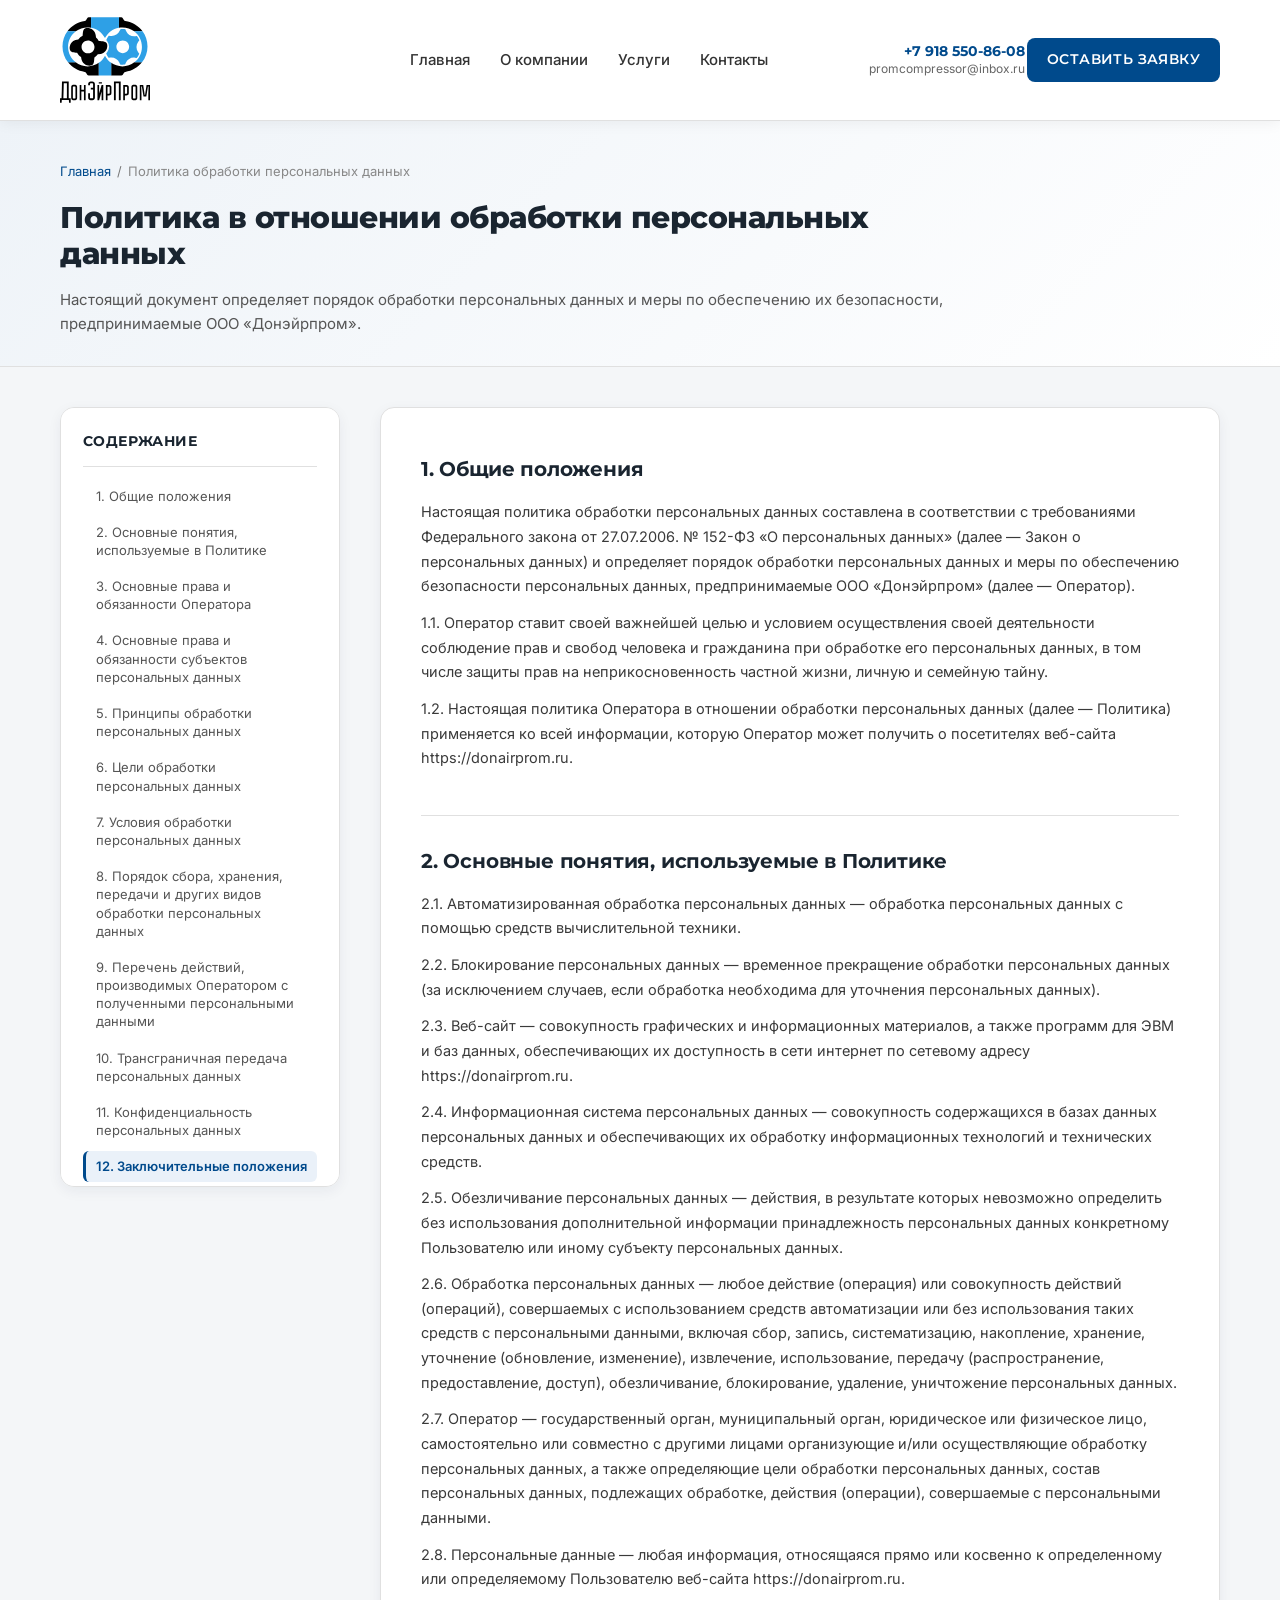
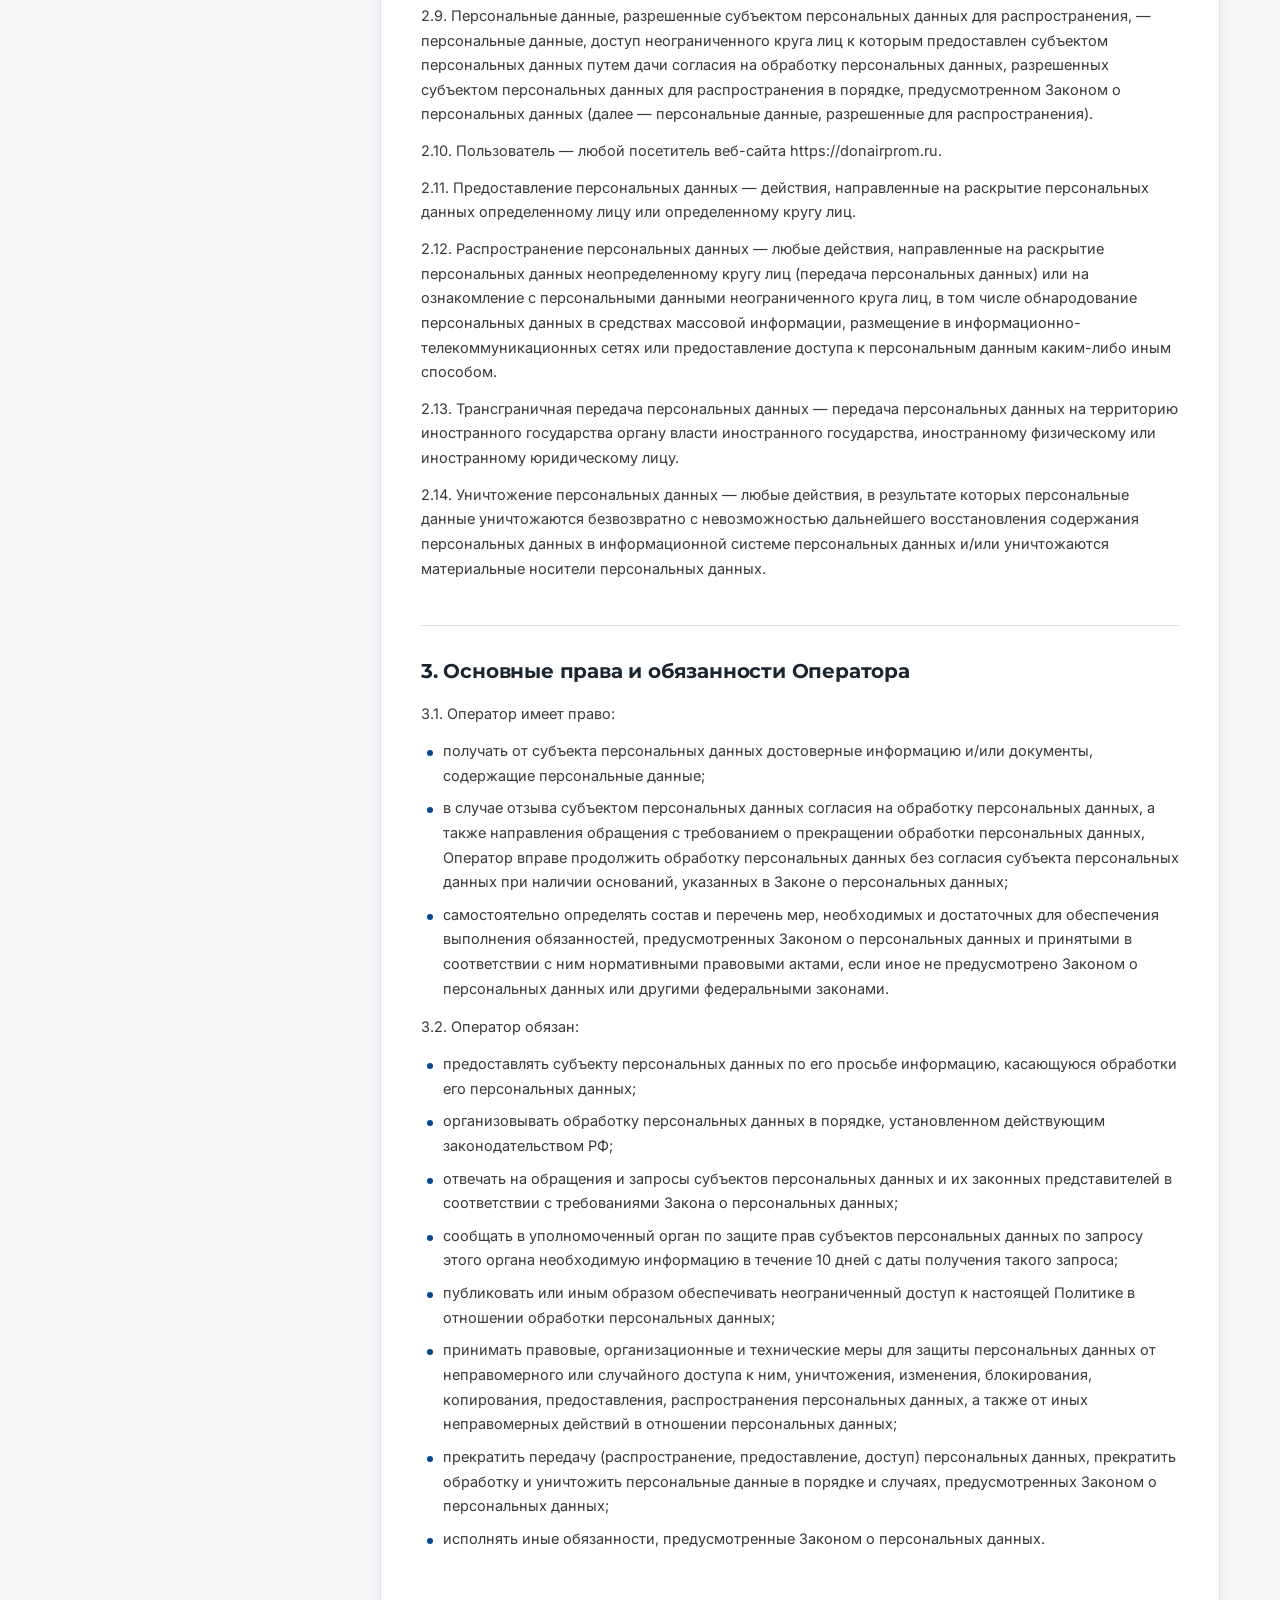
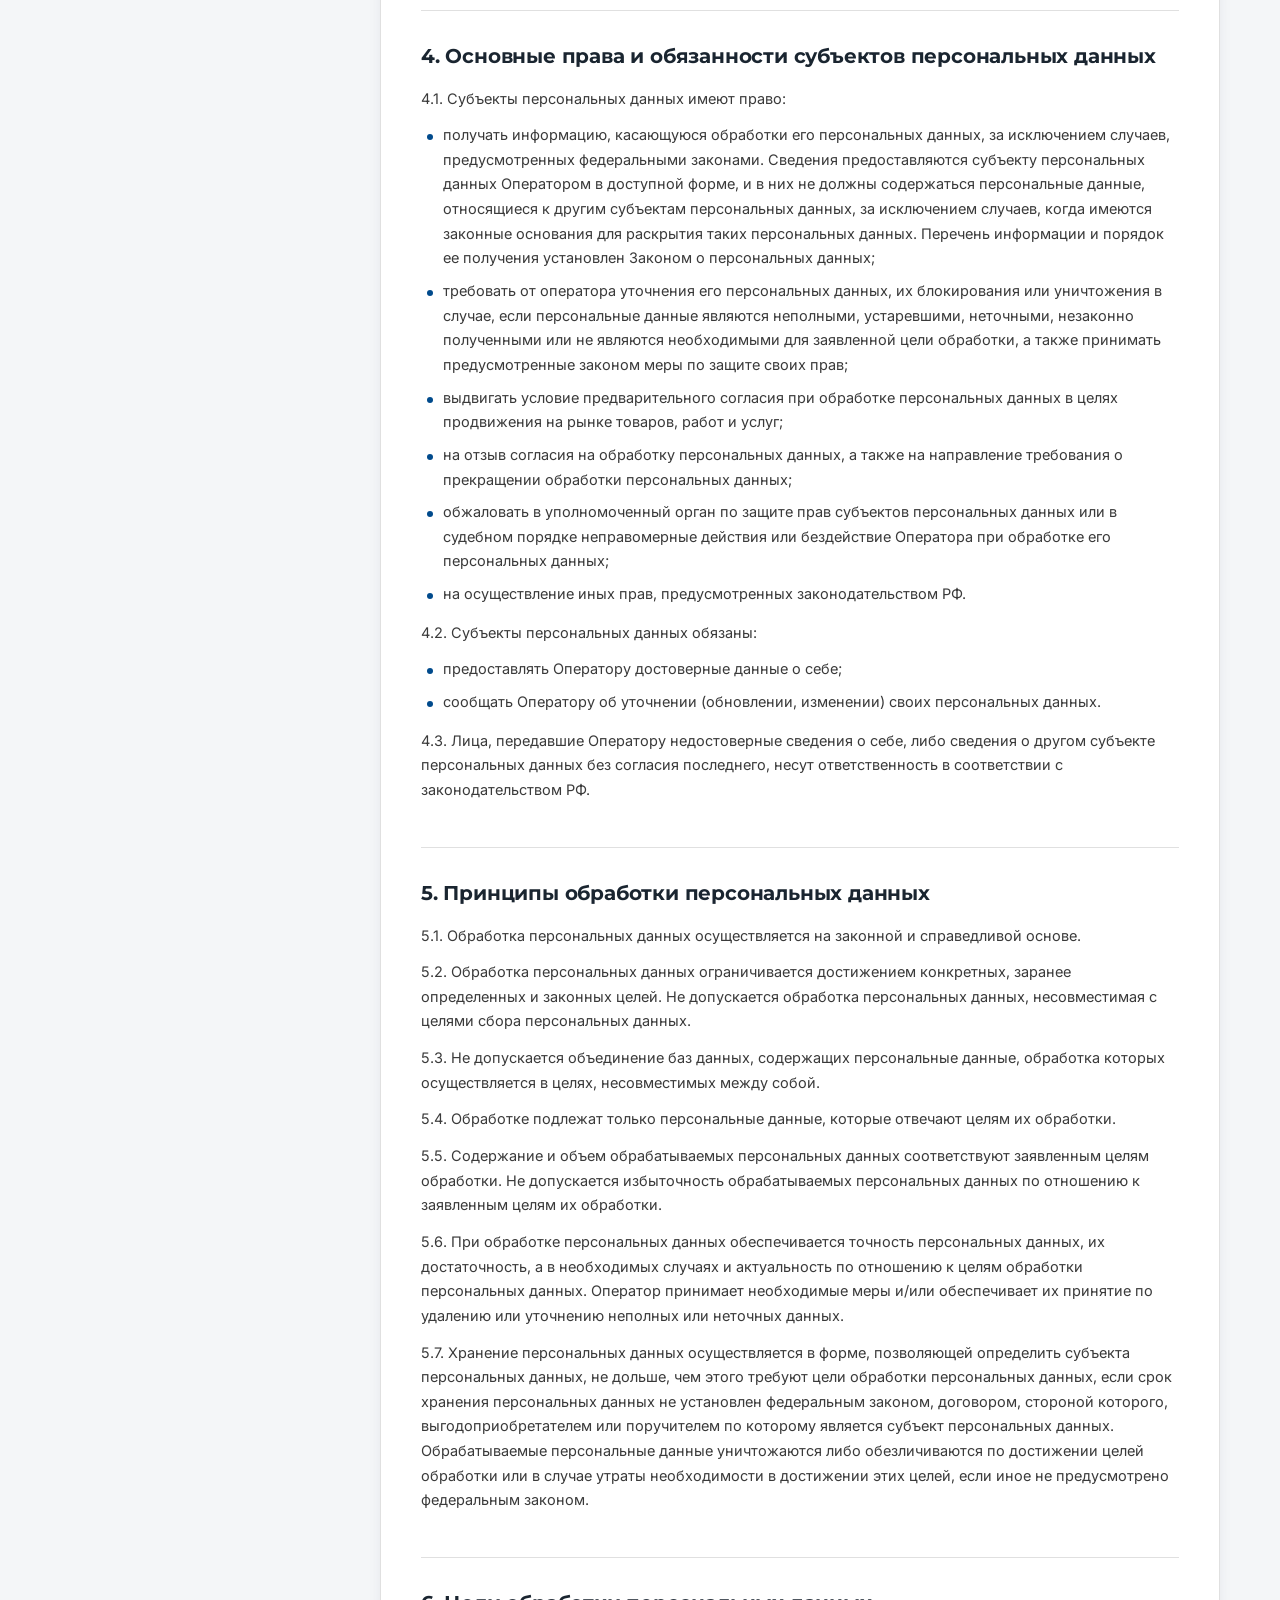
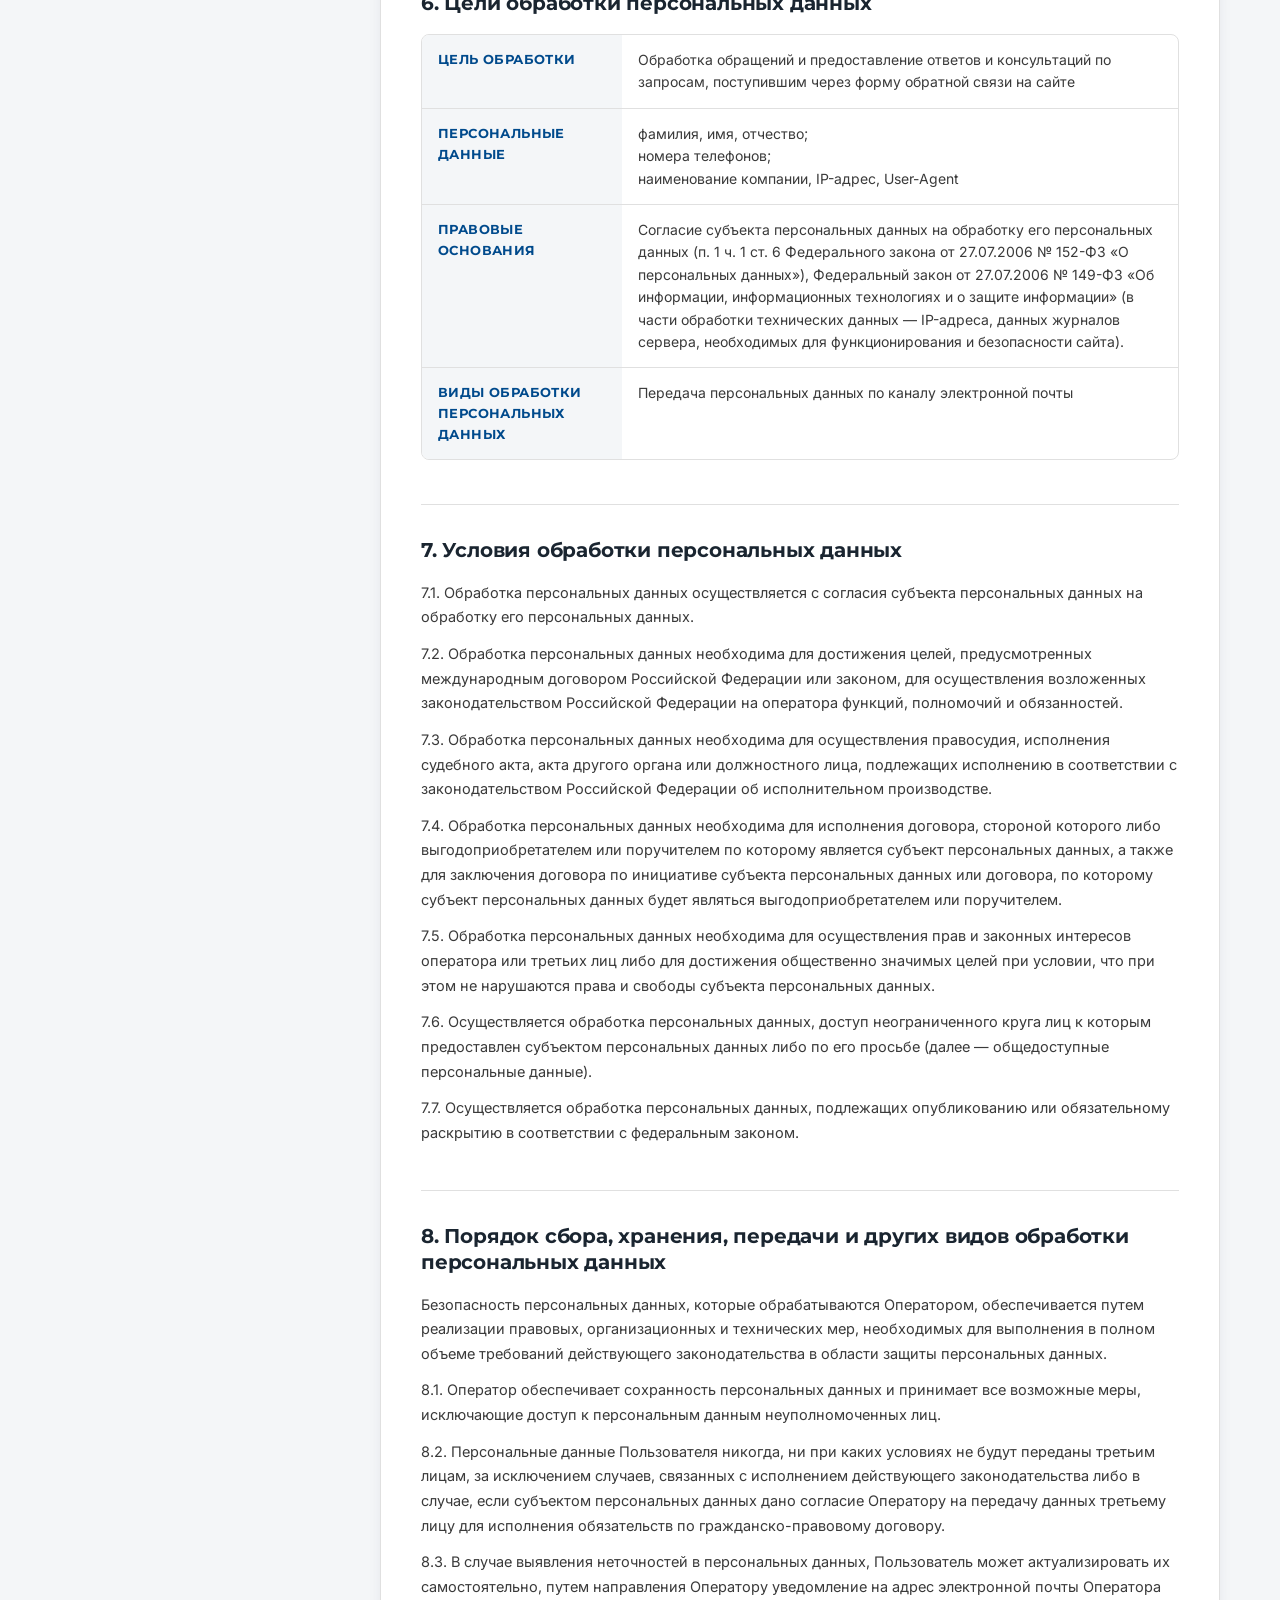
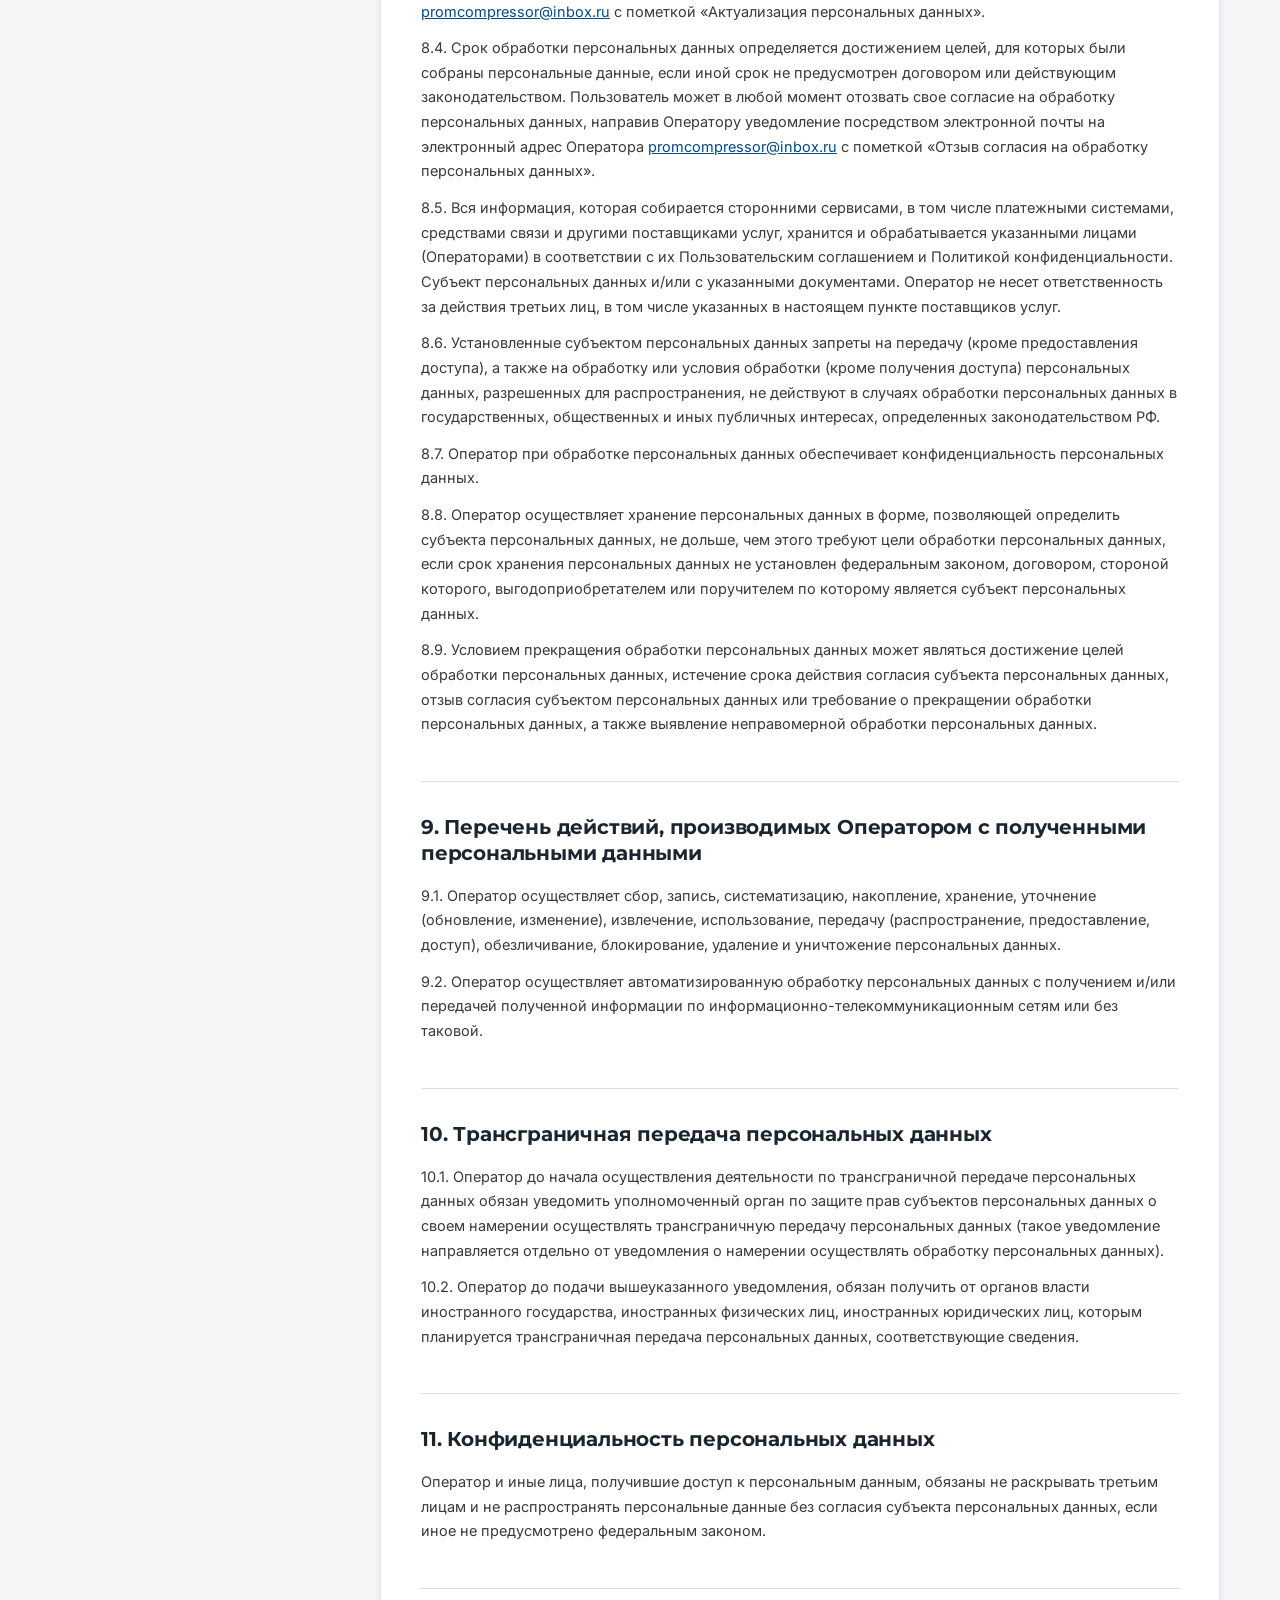
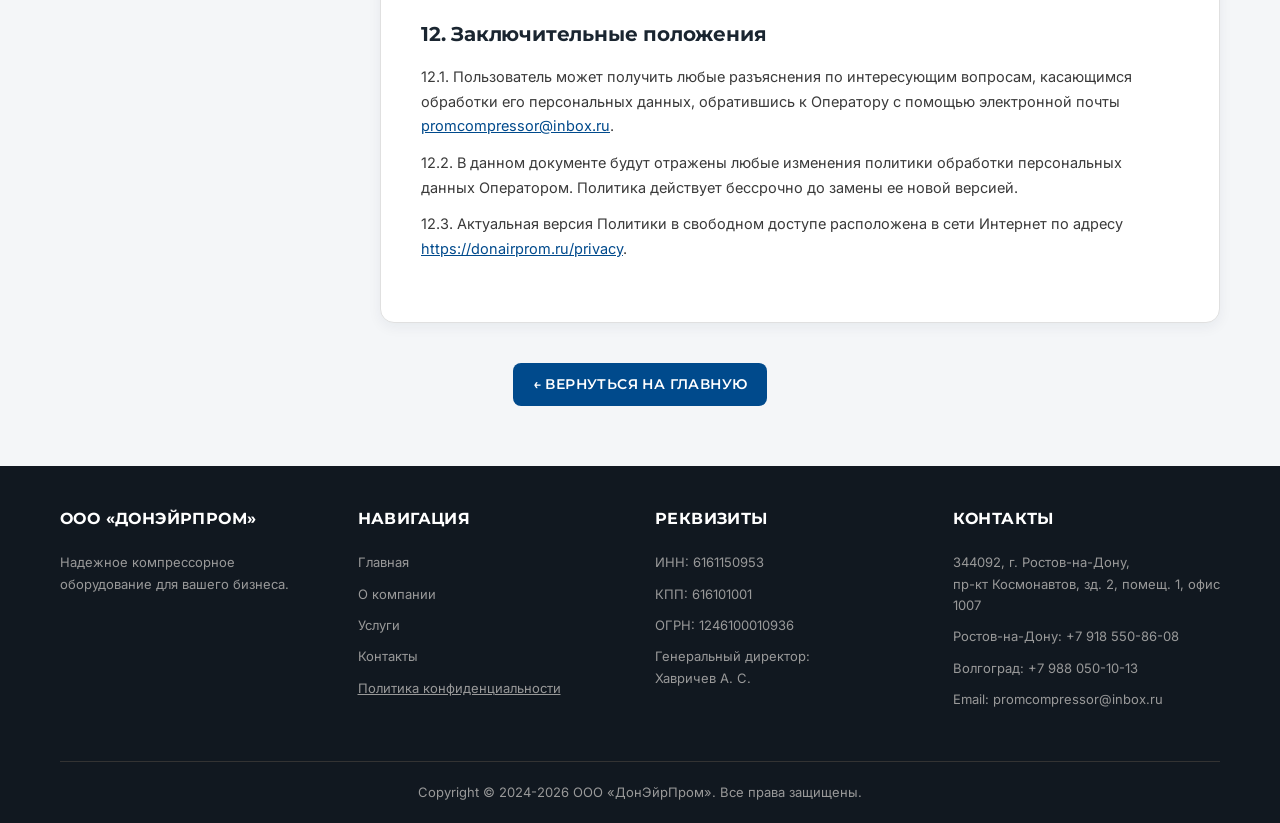
==== privacy.html @ e4f151bd "Политика конфедециальности" ====
<!DOCTYPE html>
<html lang="ru">
<head>
    <meta charset="UTF-8">
    <meta name="viewport" content="width=device-width, initial-scale=1.0">
    <title>Политика обработки персональных данных — ДонЭйрПром</title>
    <meta name="description" content="Политика в отношении обработки персональных данных ООО «Донэйрпром».">
    <link rel="preconnect" href="https://fonts.googleapis.com">
    <link rel="preconnect" href="https://fonts.gstatic.com" crossorigin>
    <link rel="icon" href="images/favicon.png" type="image/png">
    <link rel="stylesheet" href="css/index.css?v=2.2">
    <link rel="stylesheet" href="css/privacy.css?v=1.0">
</head>
<body>
    <div id="preloader">
        <div class="spinner"></div>
    </div>

    <header>
        <div class="container">
            <div class="header-main">
                <div class="logo-block">
                    <a href="index.html" class="logo">
                        <img src="images/logo.svg" alt="ООО «ДонЭйрПром»">
                    </a>
                    <div class="header-contacts">
                        <a href="tel:+79185508608" class="contact-phone">+7 918 550-86-08</a>
                        <a href="mailto:promcompressor@inbox.ru" class="contact-email">promcompressor@inbox.ru</a>
                    </div>
                </div>
                <nav class="nav-desktop">
                    <a href="index.html#home">Главная</a>
                    <a href="index.html#about">О компании</a>
                    <a href="index.html#services">Услуги</a>
                    <a href="index.html#contacts">Контакты</a>
                </nav>

                <a class="btn" href="index.html#request-form">Оставить заявку</a>

                <button class="mobile-menu-btn" id="mobileMenuBtn" aria-label="Меню">≡</button>
            </div>
        </div>

        <nav class="mobile-nav" id="mobileNav">
            <a href="index.html#home" class="mobile-link">Главная</a>
            <a href="index.html#about" class="mobile-link">О компании</a>
            <a href="index.html#services" class="mobile-link">Услуги</a>
            <a href="index.html#contacts" class="mobile-link">Контакты</a>
            <a class="btn mobile-link" href="index.html#request-form">Оставить заявку</a>
        </nav>
    </header>

    <main class="privacy-page">
        <section class="privacy-hero">
            <div class="container">
                <nav class="breadcrumbs" aria-label="Хлебные крошки">
                    <a href="index.html">Главная</a>
                    <span>/</span>
                    <span class="current">Политика обработки персональных данных</span>
                </nav>
                <h1>Политика в отношении обработки персональных данных</h1>
                <p class="privacy-lead">
                    Настоящий документ определяет порядок обработки персональных данных и меры по обеспечению их безопасности, предпринимаемые ООО «Донэйрпром».
                </p>
            </div>
        </section>

        <section class="privacy-content">
            <div class="container">
                <div class="privacy-layout">
                    <aside class="privacy-toc" id="privacyToc">
                        <div class="privacy-toc-title">Содержание</div>
                        <ol id="privacyTocList"></ol>
                    </aside>

                    <article class="privacy-article" id="privacyArticle">

                        <section class="policy-section" id="s1">
                            <h2>1. Общие положения</h2>
                            <p>Настоящая политика обработки персональных данных составлена в соответствии с требованиями Федерального закона от 27.07.2006. № 152-ФЗ «О персональных данных» (далее — Закон о персональных данных) и определяет порядок обработки персональных данных и меры по обеспечению безопасности персональных данных, предпринимаемые ООО «Донэйрпром» (далее — Оператор).</p>
                            <p>1.1. Оператор ставит своей важнейшей целью и условием осуществления своей деятельности соблюдение прав и свобод человека и гражданина при обработке его персональных данных, в том числе защиты прав на неприкосновенность частной жизни, личную и семейную тайну.</p>
                            <p>1.2. Настоящая политика Оператора в отношении обработки персональных данных (далее — Политика) применяется ко всей информации, которую Оператор может получить о посетителях веб-сайта https://donairprom.ru.</p>
                        </section>

                        <section class="policy-section" id="s2">
                            <h2>2. Основные понятия, используемые в Политике</h2>
                            <p>2.1. Автоматизированная обработка персональных данных — обработка персональных данных с помощью средств вычислительной техники.</p>
                            <p>2.2. Блокирование персональных данных — временное прекращение обработки персональных данных (за исключением случаев, если обработка необходима для уточнения персональных данных).</p>
                            <p>2.3. Веб-сайт — совокупность графических и информационных материалов, а также программ для ЭВМ и баз данных, обеспечивающих их доступность в сети интернет по сетевому адресу https://donairprom.ru.</p>
                            <p>2.4. Информационная система персональных данных — совокупность содержащихся в базах данных персональных данных и обеспечивающих их обработку информационных технологий и технических средств.</p>
                            <p>2.5. Обезличивание персональных данных — действия, в результате которых невозможно определить без использования дополнительной информации принадлежность персональных данных конкретному Пользователю или иному субъекту персональных данных.</p>
                            <p>2.6. Обработка персональных данных — любое действие (операция) или совокупность действий (операций), совершаемых с использованием средств автоматизации или без использования таких средств с персональными данными, включая сбор, запись, систематизацию, накопление, хранение, уточнение (обновление, изменение), извлечение, использование, передачу (распространение, предоставление, доступ), обезличивание, блокирование, удаление, уничтожение персональных данных.</p>
                            <p>2.7. Оператор — государственный орган, муниципальный орган, юридическое или физическое лицо, самостоятельно или совместно с другими лицами организующие и/или осуществляющие обработку персональных данных, а также определяющие цели обработки персональных данных, состав персональных данных, подлежащих обработке, действия (операции), совершаемые с персональными данными.</p>
                            <p>2.8. Персональные данные — любая информация, относящаяся прямо или косвенно к определенному или определяемому Пользователю веб-сайта https://donairprom.ru.</p>
                            <p>2.9. Персональные данные, разрешенные субъектом персональных данных для распространения, — персональные данные, доступ неограниченного круга лиц к которым предоставлен субъектом персональных данных путем дачи согласия на обработку персональных данных, разрешенных субъектом персональных данных для распространения в порядке, предусмотренном Законом о персональных данных (далее — персональные данные, разрешенные для распространения).</p>
                            <p>2.10. Пользователь — любой посетитель веб-сайта https://donairprom.ru.</p>
                            <p>2.11. Предоставление персональных данных — действия, направленные на раскрытие персональных данных определенному лицу или определенному кругу лиц.</p>
                            <p>2.12. Распространение персональных данных — любые действия, направленные на раскрытие персональных данных неопределенному кругу лиц (передача персональных данных) или на ознакомление с персональными данными неограниченного круга лиц, в том числе обнародование персональных данных в средствах массовой информации, размещение в информационно-телекоммуникационных сетях или предоставление доступа к персональным данным каким-либо иным способом.</p>
                            <p>2.13. Трансграничная передача персональных данных — передача персональных данных на территорию иностранного государства органу власти иностранного государства, иностранному физическому или иностранному юридическому лицу.</p>
                            <p>2.14. Уничтожение персональных данных — любые действия, в результате которых персональные данные уничтожаются безвозвратно с невозможностью дальнейшего восстановления содержания персональных данных в информационной системе персональных данных и/или уничтожаются материальные носители персональных данных.</p>
                        </section>

                        <section class="policy-section" id="s3">
                            <h2>3. Основные права и обязанности Оператора</h2>
                            <p>3.1. Оператор имеет право:</p>
                            <ul>
                                <li>получать от субъекта персональных данных достоверные информацию и/или документы, содержащие персональные данные;</li>
                                <li>в случае отзыва субъектом персональных данных согласия на обработку персональных данных, а также направления обращения с требованием о прекращении обработки персональных данных, Оператор вправе продолжить обработку персональных данных без согласия субъекта персональных данных при наличии оснований, указанных в Законе о персональных данных;</li>
                                <li>самостоятельно определять состав и перечень мер, необходимых и достаточных для обеспечения выполнения обязанностей, предусмотренных Законом о персональных данных и принятыми в соответствии с ним нормативными правовыми актами, если иное не предусмотрено Законом о персональных данных или другими федеральными законами.</li>
                            </ul>
                            <p>3.2. Оператор обязан:</p>
                            <ul>
                                <li>предоставлять субъекту персональных данных по его просьбе информацию, касающуюся обработки его персональных данных;</li>
                                <li>организовывать обработку персональных данных в порядке, установленном действующим законодательством РФ;</li>
                                <li>отвечать на обращения и запросы субъектов персональных данных и их законных представителей в соответствии с требованиями Закона о персональных данных;</li>
                                <li>сообщать в уполномоченный орган по защите прав субъектов персональных данных по запросу этого органа необходимую информацию в течение 10 дней с даты получения такого запроса;</li>
                                <li>публиковать или иным образом обеспечивать неограниченный доступ к настоящей Политике в отношении обработки персональных данных;</li>
                                <li>принимать правовые, организационные и технические меры для защиты персональных данных от неправомерного или случайного доступа к ним, уничтожения, изменения, блокирования, копирования, предоставления, распространения персональных данных, а также от иных неправомерных действий в отношении персональных данных;</li>
                                <li>прекратить передачу (распространение, предоставление, доступ) персональных данных, прекратить обработку и уничтожить персональные данные в порядке и случаях, предусмотренных Законом о персональных данных;</li>
                                <li>исполнять иные обязанности, предусмотренные Законом о персональных данных.</li>
                            </ul>
                        </section>

                        <section class="policy-section" id="s4">
                            <h2>4. Основные права и обязанности субъектов персональных данных</h2>
                            <p>4.1. Субъекты персональных данных имеют право:</p>
                            <ul>
                                <li>получать информацию, касающуюся обработки его персональных данных, за исключением случаев, предусмотренных федеральными законами. Сведения предоставляются субъекту персональных данных Оператором в доступной форме, и в них не должны содержаться персональные данные, относящиеся к другим субъектам персональных данных, за исключением случаев, когда имеются законные основания для раскрытия таких персональных данных. Перечень информации и порядок ее получения установлен Законом о персональных данных;</li>
                                <li>требовать от оператора уточнения его персональных данных, их блокирования или уничтожения в случае, если персональные данные являются неполными, устаревшими, неточными, незаконно полученными или не являются необходимыми для заявленной цели обработки, а также принимать предусмотренные законом меры по защите своих прав;</li>
                                <li>выдвигать условие предварительного согласия при обработке персональных данных в целях продвижения на рынке товаров, работ и услуг;</li>
                                <li>на отзыв согласия на обработку персональных данных, а также на направление требования о прекращении обработки персональных данных;</li>
                                <li>обжаловать в уполномоченный орган по защите прав субъектов персональных данных или в судебном порядке неправомерные действия или бездействие Оператора при обработке его персональных данных;</li>
                                <li>на осуществление иных прав, предусмотренных законодательством РФ.</li>
                            </ul>
                            <p>4.2. Субъекты персональных данных обязаны:</p>
                            <ul>
                                <li>предоставлять Оператору достоверные данные о себе;</li>
                                <li>сообщать Оператору об уточнении (обновлении, изменении) своих персональных данных.</li>
                            </ul>
                            <p>4.3. Лица, передавшие Оператору недостоверные сведения о себе, либо сведения о другом субъекте персональных данных без согласия последнего, несут ответственность в соответствии с законодательством РФ.</p>
                        </section>

                        <section class="policy-section" id="s5">
                            <h2>5. Принципы обработки персональных данных</h2>
                            <p>5.1. Обработка персональных данных осуществляется на законной и справедливой основе.</p>
                            <p>5.2. Обработка персональных данных ограничивается достижением конкретных, заранее определенных и законных целей. Не допускается обработка персональных данных, несовместимая с целями сбора персональных данных.</p>
                            <p>5.3. Не допускается объединение баз данных, содержащих персональные данные, обработка которых осуществляется в целях, несовместимых между собой.</p>
                            <p>5.4. Обработке подлежат только персональные данные, которые отвечают целям их обработки.</p>
                            <p>5.5. Содержание и объем обрабатываемых персональных данных соответствуют заявленным целям обработки. Не допускается избыточность обрабатываемых персональных данных по отношению к заявленным целям их обработки.</p>
                            <p>5.6. При обработке персональных данных обеспечивается точность персональных данных, их достаточность, а в необходимых случаях и актуальность по отношению к целям обработки персональных данных. Оператор принимает необходимые меры и/или обеспечивает их принятие по удалению или уточнению неполных или неточных данных.</p>
                            <p>5.7. Хранение персональных данных осуществляется в форме, позволяющей определить субъекта персональных данных, не дольше, чем этого требуют цели обработки персональных данных, если срок хранения персональных данных не установлен федеральным законом, договором, стороной которого, выгодоприобретателем или поручителем по которому является субъект персональных данных. Обрабатываемые персональные данные уничтожаются либо обезличиваются по достижении целей обработки или в случае утраты необходимости в достижении этих целей, если иное не предусмотрено федеральным законом.</p>
                        </section>

                        <section class="policy-section" id="s6">
                            <h2>6. Цели обработки персональных данных</h2>
                            <div class="policy-table-wrap">
                                <table class="policy-table">
                                    <tbody>
                                        <tr>
                                            <th>Цель обработки</th>
                                            <td>Обработка обращений и предоставление ответов и консультаций по запросам, поступившим через форму обратной связи на сайте</td>
                                        </tr>
                                        <tr>
                                            <th>Персональные данные</th>
                                            <td>
                                                фамилия, имя, отчество;<br>
                                                номера телефонов;<br>
                                                наименование компании, IP-адрес, User-Agent
                                            </td>
                                        </tr>
                                        <tr>
                                            <th>Правовые основания</th>
                                            <td>Согласие субъекта персональных данных на обработку его персональных данных (п. 1 ч. 1 ст. 6 Федерального закона от 27.07.2006 № 152-ФЗ «О персональных данных»), Федеральный закон от 27.07.2006 № 149-ФЗ «Об информации, информационных технологиях и о защите информации» (в части обработки технических данных — IP-адреса, данных журналов сервера, необходимых для функционирования и безопасности сайта).</td>
                                        </tr>
                                        <tr>
                                            <th>Виды обработки персональных данных</th>
                                            <td>Передача персональных данных по каналу электронной почты</td>
                                        </tr>
                                    </tbody>
                                </table>
                            </div>
                        </section>

                        <section class="policy-section" id="s7">
                            <h2>7. Условия обработки персональных данных</h2>
                            <p>7.1. Обработка персональных данных осуществляется с согласия субъекта персональных данных на обработку его персональных данных.</p>
                            <p>7.2. Обработка персональных данных необходима для достижения целей, предусмотренных международным договором Российской Федерации или законом, для осуществления возложенных законодательством Российской Федерации на оператора функций, полномочий и обязанностей.</p>
                            <p>7.3. Обработка персональных данных необходима для осуществления правосудия, исполнения судебного акта, акта другого органа или должностного лица, подлежащих исполнению в соответствии с законодательством Российской Федерации об исполнительном производстве.</p>
                            <p>7.4. Обработка персональных данных необходима для исполнения договора, стороной которого либо выгодоприобретателем или поручителем по которому является субъект персональных данных, а также для заключения договора по инициативе субъекта персональных данных или договора, по которому субъект персональных данных будет являться выгодоприобретателем или поручителем.</p>
                            <p>7.5. Обработка персональных данных необходима для осуществления прав и законных интересов оператора или третьих лиц либо для достижения общественно значимых целей при условии, что при этом не нарушаются права и свободы субъекта персональных данных.</p>
                            <p>7.6. Осуществляется обработка персональных данных, доступ неограниченного круга лиц к которым предоставлен субъектом персональных данных либо по его просьбе (далее — общедоступные персональные данные).</p>
                            <p>7.7. Осуществляется обработка персональных данных, подлежащих опубликованию или обязательному раскрытию в соответствии с федеральным законом.</p>
                        </section>

                        <section class="policy-section" id="s8">
                            <h2>8. Порядок сбора, хранения, передачи и других видов обработки персональных данных</h2>
                            <p>Безопасность персональных данных, которые обрабатываются Оператором, обеспечивается путем реализации правовых, организационных и технических мер, необходимых для выполнения в полном объеме требований действующего законодательства в области защиты персональных данных.</p>
                            <p>8.1. Оператор обеспечивает сохранность персональных данных и принимает все возможные меры, исключающие доступ к персональным данным неуполномоченных лиц.</p>
                            <p>8.2. Персональные данные Пользователя никогда, ни при каких условиях не будут переданы третьим лицам, за исключением случаев, связанных с исполнением действующего законодательства либо в случае, если субъектом персональных данных дано согласие Оператору на передачу данных третьему лицу для исполнения обязательств по гражданско-правовому договору.</p>
                            <p>8.3. В случае выявления неточностей в персональных данных, Пользователь может актуализировать их самостоятельно, путем направления Оператору уведомление на адрес электронной почты Оператора <a href="mailto:promcompressor@inbox.ru">promcompressor@inbox.ru</a> с пометкой «Актуализация персональных данных».</p>
                            <p>8.4. Срок обработки персональных данных определяется достижением целей, для которых были собраны персональные данные, если иной срок не предусмотрен договором или действующим законодательством. Пользователь может в любой момент отозвать свое согласие на обработку персональных данных, направив Оператору уведомление посредством электронной почты на электронный адрес Оператора <a href="mailto:promcompressor@inbox.ru">promcompressor@inbox.ru</a> с пометкой «Отзыв согласия на обработку персональных данных».</p>
                            <p>8.5. Вся информация, которая собирается сторонними сервисами, в том числе платежными системами, средствами связи и другими поставщиками услуг, хранится и обрабатывается указанными лицами (Операторами) в соответствии с их Пользовательским соглашением и Политикой конфиденциальности. Субъект персональных данных и/или с указанными документами. Оператор не несет ответственность за действия третьих лиц, в том числе указанных в настоящем пункте поставщиков услуг.</p>
                            <p>8.6. Установленные субъектом персональных данных запреты на передачу (кроме предоставления доступа), а также на обработку или условия обработки (кроме получения доступа) персональных данных, разрешенных для распространения, не действуют в случаях обработки персональных данных в государственных, общественных и иных публичных интересах, определенных законодательством РФ.</p>
                            <p>8.7. Оператор при обработке персональных данных обеспечивает конфиденциальность персональных данных.</p>
                            <p>8.8. Оператор осуществляет хранение персональных данных в форме, позволяющей определить субъекта персональных данных, не дольше, чем этого требуют цели обработки персональных данных, если срок хранения персональных данных не установлен федеральным законом, договором, стороной которого, выгодоприобретателем или поручителем по которому является субъект персональных данных.</p>
                            <p>8.9. Условием прекращения обработки персональных данных может являться достижение целей обработки персональных данных, истечение срока действия согласия субъекта персональных данных, отзыв согласия субъектом персональных данных или требование о прекращении обработки персональных данных, а также выявление неправомерной обработки персональных данных.</p>
                        </section>

                        <section class="policy-section" id="s9">
                            <h2>9. Перечень действий, производимых Оператором с полученными персональными данными</h2>
                            <p>9.1. Оператор осуществляет сбор, запись, систематизацию, накопление, хранение, уточнение (обновление, изменение), извлечение, использование, передачу (распространение, предоставление, доступ), обезличивание, блокирование, удаление и уничтожение персональных данных.</p>
                            <p>9.2. Оператор осуществляет автоматизированную обработку персональных данных с получением и/или передачей полученной информации по информационно-телекоммуникационным сетям или без таковой.</p>
                        </section>

                        <section class="policy-section" id="s10">
                            <h2>10. Трансграничная передача персональных данных</h2>
                            <p>10.1. Оператор до начала осуществления деятельности по трансграничной передаче персональных данных обязан уведомить уполномоченный орган по защите прав субъектов персональных данных о своем намерении осуществлять трансграничную передачу персональных данных (такое уведомление направляется отдельно от уведомления о намерении осуществлять обработку персональных данных).</p>
                            <p>10.2. Оператор до подачи вышеуказанного уведомления, обязан получить от органов власти иностранного государства, иностранных физических лиц, иностранных юридических лиц, которым планируется трансграничная передача персональных данных, соответствующие сведения.</p>
                        </section>

                        <section class="policy-section" id="s11">
                            <h2>11. Конфиденциальность персональных данных</h2>
                            <p>Оператор и иные лица, получившие доступ к персональным данным, обязаны не раскрывать третьим лицам и не распространять персональные данные без согласия субъекта персональных данных, если иное не предусмотрено федеральным законом.</p>
                        </section>

                        <section class="policy-section" id="s12">
                            <h2>12. Заключительные положения</h2>
                            <p>12.1. Пользователь может получить любые разъяснения по интересующим вопросам, касающимся обработки его персональных данных, обратившись к Оператору с помощью электронной почты <a href="mailto:promcompressor@inbox.ru">promcompressor@inbox.ru</a>.</p>
                            <p>12.2. В данном документе будут отражены любые изменения политики обработки персональных данных Оператором. Политика действует бессрочно до замены ее новой версией.</p>
                            <p>12.3. Актуальная версия Политики в свободном доступе расположена в сети Интернет по адресу <a href="https://donairprom.ru/privacy">https://donairprom.ru/privacy</a>.</p>
                        </section>

                    </article>
                </div>

                <div class="privacy-back">
                    <a href="index.html" class="btn btn-back">← Вернуться на главную</a>
                </div>
            </div>
        </section>
    </main>

    <footer>
        <div class="container">
            <div class="footer-grid">
                <div class="footer-col">
                    <h4>ООО «ДонЭйрПром»</h4>
                    <p>Надежное компрессорное оборудование для вашего бизнеса.</p>
                </div>
                <div class="footer-col">
                    <h4>Навигация</h4>
                    <ul>
                        <li><a href="index.html#home">Главная</a></li>
                        <li><a href="index.html#about">О компании</a></li>
                        <li><a href="index.html#services">Услуги</a></li>
                        <li><a href="index.html#contacts">Контакты</a></li>
                        <li><a href="privacy.html" class="privacy-link" style="color:#999;">Политика конфиденциальности</a></li>
                    </ul>
                </div>
                <div class="footer-col">
                    <h4>Реквизиты</h4>
                    <ul>
                        <li>ИНН: 6161150953</li>
                        <li>КПП: 616101001</li>
                        <li>ОГРН: 1246100010936</li>
                        <li>Генеральный директор:<br>Хавричев А. С.</li>
                    </ul>
                </div>
                <div class="footer-col">
                    <h4>Контакты</h4>
                    <ul>
                        <li>344092, г. Ростов-на-Дону, <br> пр-кт Космонавтов, зд. 2, помещ. 1, офис 1007</li>
                        <li>Ростов-на-Дону: +7 918 550-86-08</li>
                        <li>Волгоград: +7 988 050-10-13</li>
                        <li>Email: promcompressor@inbox.ru</li>
                    </ul>
                </div>
            </div>
            <div class="footer-bottom">
                <p>Copyright © 2024-2026 ООО «ДонЭйрПром». Все права защищены.</p>
            </div>
        </div>
    </footer>

    <script src="js/privacy.js?v=1.0"></script>
</body>
</html>
---- css/index.css ----
@import url('https://fonts.googleapis.com/css2?family=Inter:wght@400;500;600;700&family=Montserrat:wght@600;700;800&display=swap');

html {
    scroll-padding-top: 75px;
    scroll-behavior: smooth;
}

html, body {
    max-width: 100%;
    overflow-x: hidden;
    overflow-x: clip;
}

* {
    margin: 0;
    padding: 0;
    box-sizing: border-box;
    font-family: 'Inter', 'Segoe UI', Tahoma, Geneva, Verdana, sans-serif;
}

:root {
    --primary-color: #004a8c;
    --secondary-color: #1a2530;
    --accent-color: #d32f2f;
    --bg-light: #f4f6f8;
    --text-dark: #333333;
    --text-light: #ffffff;
    --border-color: #e0e0e0;
    --radius: 14px;
    --shadow: 0 10px 30px rgba(16, 38, 64, .10);
    --font-heading: 'Montserrat', 'Segoe UI', sans-serif;
    --font-body: 'Inter', 'Segoe UI', sans-serif;
}

body {
    background-color: var(--text-light);
    color: var(--text-dark);
    line-height: 1.65;
    font-size: 15px;
    font-family: var(--font-body);
    -webkit-font-smoothing: antialiased;
    -moz-osx-font-smoothing: grayscale;
    font-feature-settings: "kern", "liga";
}

a {
    text-decoration: none;
    color: inherit;
}

ul {
    list-style: none;
}

h1, h2, h3, h4,
.section-title,
.hero h1,
.card h3,
.footer-col h4,
.btn,
.accordion-btn,
.logo {
    font-family: var(--font-heading);
    font-weight: 700;
    letter-spacing: -0.2px;
}

.container {
    max-width: 1200px;
    margin: 0 auto;
    padding: 0 20px;
}

#preloader {
    position: fixed;
    top: 0;
    left: 0;
    width: 100%;
    height: 100%;
    background-color: var(--text-light);
    z-index: 9999;
    display: flex;
    justify-content: center;
    align-items: center;
    transition: opacity 0.5s ease;
}

.spinner {
    width: 50px;
    height: 50px;
    border: 4px solid var(--border-color);
    border-top: 4px solid var(--primary-color);
    border-radius: 50%;
    animation: spin 1s linear infinite;
}

@keyframes spin {
    0% { transform: rotate(0deg); }
    100% { transform: rotate(360deg); }
}

.responsive-img {
    width: 100%;
    height: 100%;
    object-fit: cover;
    display: block;
}

header {
    background-color: var(--text-light);
    border-bottom: 1px solid var(--border-color);
    position: sticky;
    top: 0;
    z-index: 100;
    box-shadow: 0 2px 14px rgba(0,0,0,.06);
}

.header-main {
    position: relative;
    padding: 15px 0;
    display: flex;
    justify-content: space-between;
    align-items: center;
}

.logo-block {
    display: flex;
    align-items: center;
}

.logo img {
    max-height: 90px;
    width: auto;
    display: block;
}

.nav-desktop {
    display: flex;
    gap: 30px;
}

.nav-desktop a {
    font-weight: 500;
    font-size: 15px;
    transition: color 0.2s;
}

.nav-desktop a:hover {
    color: var(--primary-color);
}

.btn {
    background-color: var(--primary-color);
    color: var(--text-light);
    padding: 10px 20px;
    border: none;
    cursor: pointer;
    font-weight: 600;
    font-size: 14px;
    transition: transform .15s, box-shadow .15s, background-color 0.2s;
    text-transform: uppercase;
    border-radius: 8px;
    letter-spacing: .4px;
    font-family: var(--font-heading);
}

.btn:hover {
    background-color: #003666;
    transform: translateY(-1px);
    box-shadow: 0 6px 16px rgba(0,0,0,.18);
}

.btn-accent {
    background-color: var(--accent-color);
}

.btn-accent:hover {
    background-color: #b71c1c;
}

.mobile-menu-btn {
    display: none;
    background: none;
    border: none;
    font-size: 24px;
    cursor: pointer;
    color: var(--secondary-color);
    margin-left: 15px;
}

.mobile-nav {
    display: none;
    background-color: var(--text-light);
    border-bottom: 1px solid var(--border-color);
    padding: 20px;
    position: absolute;
    top: 100%;
    left: 0;
    width: 100%;
    box-shadow: 0 4px 6px rgba(0, 0, 0, 0.05);
}

.mobile-nav.active {
    display: flex;
    flex-direction: column;
    gap: 15px;
}

.header-contacts {
    position: absolute;
    right: 195px;
    top: 50%;
    transform: translateY(-50%);
    display: flex;
    flex-direction: column;
    align-items: flex-end;
    gap: 2px;
    line-height: 1.2;
    white-space: nowrap;
    z-index: 10;
}

.header-contacts a {
    color: var(--text-dark);
    text-decoration: none;
    transition: color 0.2s;
}

.header-contacts a:hover {
    color: var(--primary-color);
}

.header-contacts .contact-phone {
    font-weight: 700;
    font-size: 14px;
    color: var(--primary-color);
    font-family: var(--font-heading);
}

.header-contacts .contact-email {
    font-size: 12px;
    color: #666;
}

.hero {
    background: linear-gradient(135deg, #eef3f8 0%, #fff 100%);
    padding: 40px 0;
    border-bottom: 1px solid var(--border-color);
}

.hero-content {
    display: grid;
    grid-template-columns: 1fr 1fr;
    gap: 40px;
    align-items: center;
}

.hero h1 {
    font-size: 32px;
    color: var(--secondary-color);
    margin-bottom: 20px;
    line-height: 1.18;
    font-weight: 800;
    letter-spacing: -0.5px;
    font-family: var(--font-heading);
}

.hero p {
    font-size: 16px;
    margin-bottom: 30px;
    color: #555555;
}

.hero-more-btn {
    display: none;
}

.hero-img-container {
    height: 400px;
    width: 100%;
    overflow: hidden;
    border-radius: var(--radius);
    box-shadow: var(--shadow);
}

.section {
    padding: 60px 0;
}

.section-title {
    text-align: center;
    font-size: 28px;
    margin-bottom: 40px;
    color: var(--secondary-color);
    text-transform: uppercase;
    position: relative;
    padding-bottom: 18px;
    font-weight: 800;
    letter-spacing: 0.5px;
    font-family: var(--font-heading);
}

.section-title::after {
    content: '';
    position: absolute;
    left: 50%;
    bottom: 0;
    width: 60px;
    height: 4px;
    background: var(--accent-color);
    border-radius: 2px;
    transform: translateX(-50%);
}

.grid-3 {
    display: grid;
    grid-template-columns: repeat(auto-fit, minmax(300px, 1fr));
    gap: 30px;
}

.card {
    border: 1px solid var(--border-color);
    padding: 30px;
    background-color: var(--text-light);
    border-radius: var(--radius);
    box-shadow: 0 4px 14px rgba(16,38,64,.06);
    transition: transform .2s, box-shadow .2s, border-color .2s;
}

.card:hover {
    transform: translateY(-5px);
    border-color: var(--primary-color);
    box-shadow: var(--shadow);
}

.card-img-container {
    height: 150px;
    margin-bottom: 20px;
    overflow: hidden;
    display: flex;
    align-items: center;
    justify-content: center;
    background-color: #f9f9f9;
    border-radius: 10px;
}

.card-img-container img {
    max-height: 100%;
    object-fit: contain;
}

.card h3 {
    font-size: 18px;
    margin-bottom: 15px;
    color: var(--primary-color);
    font-family: var(--font-heading);
    font-weight: 700;
}

.details-grid { display: grid; grid-template-columns: 1fr 1fr; gap: 30px; }
.details-item { border: 1px solid var(--border-color); padding: 30px; border-radius: var(--radius); box-shadow: 0 4px 14px rgba(16,38,64,.06); }
.details-item h3 { color: var(--primary-color); margin-bottom: 12px; font-size: 20px; font-family: var(--font-heading); }
.details-note { margin-top: 30px; background: var(--bg-light); padding: 25px 30px; border-left: 4px solid var(--primary-color); border-radius: var(--radius); }
.details-note p + p { margin-top: 12px; }

.about-section {
    background-color: var(--secondary-color);
    color: var(--text-light);
}

.about-section .section-title {
    color: var(--text-light);
    text-align: left;
}

.about-section .section-title::after {
    left: 0;
    transform: none;
}

.about-grid {
    display: grid;
    grid-template-columns: 1fr 1fr;
    gap: 40px;
    align-items: center;
}

.about-text p {
    margin-bottom: 15px;
}

.accordion {
    margin-top: 20px;
}

.accordion-item {
    margin-bottom: 10px;
    border: 1px solid #34495e;
    border-radius: 8px;
    overflow: hidden;
}

.accordion-btn {
    background-color: #2c3e50;
    color: var(--text-light);
    padding: 15px;
    width: 100%;
    text-align: left;
    border: none;
    cursor: pointer;
    font-size: 15px;
    font-weight: 600;
    display: flex;
    justify-content: space-between;
    align-items: center;
    transition: background-color 0.2s;
    font-family: var(--font-heading);
}

.accordion-btn:hover,
.accordion-btn.active {
    background-color: #34495e;
}

.accordion-icon {
    font-size: 18px;
    font-weight: normal;
    transition: transform 0.3s;
}

.accordion-btn.active .accordion-icon {
    transform: rotate(45deg);
}

.accordion-content {
    background-color: #1a2530;
    max-height: 0;
    overflow: hidden;
    transition: max-height 0.3s ease-out;
}

.accordion-content p {
    padding: 15px;
    margin: 0;
    font-size: 14px;
    color: #d1d8e0;
    border-top: 1px solid #34495e;
}

.contacts-section { 
    background: linear-gradient(135deg, #eef3f8 0%, #fff 100%);
    color: var(--text-dark); 
    padding: 60px 0;
    border-top: 1px solid var(--border-color);
    border-bottom: 1px solid var(--border-color);
}

.contacts-section .section-title { 
    color: var(--secondary-color); 
    margin-bottom: 40px; 
}

.contacts-grid { 
    display: grid; 
    grid-template-columns: 1fr 1.25fr; 
    gap: 30px; 
    align-items: stretch; 
}

.contacts-info-block { 
    background: #ffffff; 
    border: 1px solid var(--border-color); 
    border-radius: var(--radius); 
    padding: 30px; 
    display: flex; 
    flex-direction: column; 
    justify-content: space-between; 
    box-shadow: 0 4px 15px rgba(0,0,0,.04);
}

.contacts-main-row { 
    display: grid; 
    grid-template-columns: 1fr 1fr; 
    gap: 20px; 
}

.contacts-phone-big { 
    font-size: 20px; 
    font-weight: 700; 
    color: var(--primary-color); 
    text-decoration: none; 
    display: block; 
    margin-bottom: 4px; 
    font-family: var(--font-heading);
}

.contacts-phone-big:hover {
    text-decoration: underline;
}

.contacts-subtext { 
    font-size: 12px; 
    color: #777777; 
    line-height: 1.3; 
}

.contacts-label { 
    font-size: 12px; 
    color: #004a8c; 
    margin-bottom: 6px; 
    text-transform: uppercase; 
    letter-spacing: .5px; 
    font-weight: 700;
    font-family: var(--font-heading);
}

.contacts-address { 
    font-size: 13px; 
    line-height: 1.45; 
    color: #444444; 
}

.contacts-divider { 
    height: 1px; 
    background: var(--border-color); 
    margin: 20px 0; 
}

.contacts-col p { 
    font-size: 13px; 
    margin-bottom: 4px; 
    color: #444444;
}

.contacts-col .person-name {
    font-weight: 700;
    color: var(--secondary-color);
}

.contacts-col a { 
    color: var(--primary-color); 
    font-weight: 600; 
}

.contacts-col a:hover { 
    text-decoration: underline; 
}

.contacts-map { 
    position: relative; 
    min-height: 420px; 
    border-radius: var(--radius); 
    overflow: hidden; 
    box-shadow: 0 4px 15px rgba(0,0,0,.08); 
    background: #e5e3df; 
    border: 1px solid var(--border-color);
}

.contacts-map iframe { 
    position: absolute; 
    inset: 0; 
    width: 100%; 
    height: 100%; 
    border: 0; 
}

.map-link { 
    position: absolute; 
    left: 12px; 
    bottom: 12px; 
    background: #ffffff; 
    color: #222222; 
    padding: 8px 14px; 
    font-size: 13px; 
    font-weight: 600; 
    border-radius: 8px; 
    box-shadow: 0 2px 8px rgba(0,0,0,.15); 
    text-decoration: none;
}

.map-link:hover { 
    background: #f1f1f1; 
}

.request-section {
    background: url('../images/request-background.jpg') no-repeat center center/cover;
    position: relative;
}

.contact-form {
    background-color: rgba(255, 255, 255, 0.96);
    padding: 40px;
    border: 1px solid var(--border-color);
    max-width: 600px;
    margin: 0 auto;
    border-radius: var(--radius);
    box-shadow: var(--shadow);
}

.form-group {
    margin-bottom: 20px;
}

.form-group label {
    display: block;
    margin-bottom: 8px;
    font-weight: 600;
    font-size: 14px;
}

.form-control {
    width: 100%;
    padding: 12px;
    border: 1px solid var(--border-color);
    background-color: var(--text-light);
    font-size: 14px;
    border-radius: 8px;
    font-family: var(--font-body);
    transition: border-color 0.2s, box-shadow 0.2s;
}

textarea.form-control {
    resize: vertical;
    min-height: 100px;
}

.form-control:focus {
    outline: none;
    border-color: var(--primary-color);
    box-shadow: 0 0 0 3px rgba(0, 74, 140, 0.1);
}

.radio-group {
    display: flex;
    gap: 20px;
    flex-wrap: wrap;
}

.form-group .radio-option {
    display: flex;
    align-items: center;
    gap: 8px;
    margin-bottom: 0;
    font-weight: 500;
    cursor: pointer;
}

.radio-option input {
    width: 16px;
    height: 16px;
    accent-color: var(--primary-color);
    cursor: pointer;
}

.checkbox-group {
    display: flex;
    align-items: flex-start;
    gap: 10px;
    margin-bottom: 20px;
}

.checkbox-group input[type="checkbox"] {
    margin-top: 3px;
    width: 16px;
    height: 16px;
    flex-shrink: 0;
    accent-color: var(--primary-color);
    cursor: pointer;
}

.checkbox-group label {
    font-size: 13px;
    font-weight: 400;
    line-height: 1.4;
    color: #444444;
    cursor: pointer;
}

.checkbox-group a {
    color: var(--primary-color);
    text-decoration: underline;
}

.checkbox-group a:hover {
    color: var(--secondary-color);
}

.privacy-link {
    color: var(--primary-color);
    text-decoration: underline;
}

.privacy-link:hover {
    color: var(--secondary-color);
}

footer {
    background-color: #111820;
    color: #999999;
    padding: 40px 0 20px;
    font-size: 13px;
}

.footer-grid {
    display: grid;
    grid-template-columns: repeat(auto-fit, minmax(min(200px, 100%), 1fr));
    gap: 30px;
    margin-bottom: 40px;
}

.footer-col h4 {
    color: var(--text-light);
    margin-bottom: 20px;
    font-size: 16px;
    text-transform: uppercase;
    font-family: var(--font-heading);
    font-weight: 700;
    letter-spacing: 0.4px;
}

.footer-col ul li {
    margin-bottom: 10px;
}

.footer-bottom {
    border-top: 1px solid #333333;
    padding-top: 20px;
    text-align: center;
}

@media (max-width: 768px) {
    .details-grid { grid-template-columns: 1fr; }
    .hero h1 { font-size: 24px; }
    .nav-desktop,
    .header-main .btn {
        display: none;
    }

    .mobile-menu-btn {
        display: block;
    }

    .hero-content,
    .about-grid,
    .contacts-grid, 
    .contacts-main-row {
        grid-template-columns: 1fr;
    }

    .contacts-map { 
        min-height: 320px; 
    }

    .logo img {
        max-height: 70px;
        max-width: 100%;
    }

    .responsive-img {
        object-position: left center;
    }

    .hero-img-container {
        height: 260px;
    }

    .request-section {
        background: var(--bg-light);
    }

    .header-main { gap: 8px; }
    .logo-block { min-width: 0; }
    .header-contacts a,
    .contacts-col a,
    .footer-col li { overflow-wrap: anywhere; }
    .card, .contact-form { min-width: 0; }
    .contact-form { padding: 25px 20px; }

    .hero-more {
        display: none;
    }

    .hero-more.open {
        display: inline;
    }

    .hero-more-btn {
        display: block;
        margin-top: 10px;
        padding: 0;
        background: none;
        border: none;
        color: var(--primary-color);
        font-family: var(--font-body);
        font-size: 15px;
        font-weight: 600;
        text-decoration: underline;
        cursor: pointer;
    }

    .grid-3 {
        display: flex;
        overflow-x: auto;
        scroll-snap-type: x mandatory;
        scroll-behavior: smooth;
        gap: 15px;
        padding-bottom: 15px;
        padding-left: 5px;
        padding-right: 5px;
        -webkit-overflow-scrolling: touch;
        scrollbar-width: thin;
        scrollbar-color: var(--primary-color) var(--bg-light);
    }

    .grid-3::-webkit-scrollbar {
        height: 4px;
    }

    .grid-3::-webkit-scrollbar-track {
        background: var(--bg-light);
    }

    .grid-3::-webkit-scrollbar-thumb {
        background: var(--primary-color);
        border-radius: 4px;
    }

    .grid-3 .card {
        flex: 0 0 85%;
        scroll-snap-align: center;
        scroll-snap-stop: always;
    }

    .slider-dots {
        display: flex;
        justify-content: center;
        align-items: center;
        gap: 8px;
        margin-top: 15px;
    }

    .slider-dot {
        width: 8px;
        height: 8px;
        border-radius: 50%;
        background-color: #ccc;
        transition: all 0.3s ease;
    }

    .slider-dot.active {
        background-color: var(--primary-color);
        width: 20px;
        border-radius: 4px;
    }

    .logo-block {
        flex: 1;
        justify-content: space-between;
        gap: 10px;
    }

    .header-contacts {
        position: static;
        top: auto;
        right: auto;
        transform: none;
        flex-direction: row;
        flex-wrap: wrap;
        white-space: normal;
        min-width: 0;
        align-items: center;
        gap: 12px;
        font-size: 13px;
        margin-right: 5px;
    }

    .header-contacts {
        flex: 1;
        justify-content: center;
        align-items: center;
        text-align: center;
        margin-right: 0;
    }

    .header-contacts .contact-phone {
        font-size: 13px;
        margin-right: 5px;
    }

    .header-contacts .contact-email {
        font-size: 12px;
        color: var(--text-dark);
        display: inline-block;
    }

    @media (max-width: 350px) {
        .header-contacts .contact-email {
            display: none;
        }
    }
}

@media (min-width: 769px) {
    .slider-dots {
        display: none;
    }
}
---- css/privacy.css ----
.privacy-page {
    background-color: var(--bg-light);
    overflow-x: hidden;
}

.privacy-hero {
    background: linear-gradient(135deg, #eef3f8 0%, #fff 100%);
    padding: 40px 0 30px;
    border-bottom: 1px solid var(--border-color);
}

.breadcrumbs {
    font-size: 13px;
    color: #777;
    margin-bottom: 18px;
    display: flex;
    flex-wrap: wrap;
    gap: 6px;
}

.breadcrumbs a {
    color: var(--primary-color);
    transition: color 0.2s;
}

.breadcrumbs a:hover {
    color: var(--secondary-color);
    text-decoration: underline;
}

.breadcrumbs .current {
    color: #888;
}

.privacy-hero h1 {
    font-size: 30px;
    color: var(--secondary-color);
    line-height: 1.2;
    font-family: var(--font-heading);
    font-weight: 800;
    letter-spacing: -0.5px;
    max-width: 900px;
    margin-bottom: 16px;
}

.privacy-lead {
    font-size: 15px;
    color: #555;
    max-width: 900px;
    line-height: 1.6;
}

.privacy-content {
    padding: 40px 0 60px;
}

.privacy-layout {
    display: grid;
    grid-template-columns: 280px 1fr;
    gap: 40px;
    align-items: start;
}

.privacy-toc {
    position: sticky;
    top: 95px;
    background: #fff;
    border: 1px solid var(--border-color);
    border-radius: var(--radius);
    padding: 22px;
    box-shadow: 0 4px 14px rgba(16, 38, 64, .06);
    max-height: calc(100vh - 120px);
    overflow-y: auto;
    min-width: 0;
}

.privacy-toc-title {
    font-family: var(--font-heading);
    font-weight: 700;
    font-size: 14px;
    text-transform: uppercase;
    letter-spacing: 0.4px;
    color: var(--secondary-color);
    margin-bottom: 14px;
    padding-bottom: 12px;
    border-bottom: 1px solid var(--border-color);
}

.privacy-toc ol {
    list-style: none;
    counter-reset: item;
    padding: 0;
    margin: 0;
}

.privacy-toc li {
    margin-bottom: 6px;
}

.privacy-toc a {
    display: block;
    font-size: 13px;
    line-height: 1.4;
    color: #555;
    padding: 6px 10px;
    border-radius: 6px;
    transition: background-color 0.2s, color 0.2s;
    border-left: 3px solid transparent;
    overflow-wrap: anywhere;
    word-break: break-word;
}

.privacy-toc a:hover {
    background-color: #f4f6f8;
    color: var(--primary-color);
}

.privacy-toc a.active {
    background-color: #eaf1f9;
    color: var(--primary-color);
    border-left-color: var(--primary-color);
    font-weight: 600;
}

.privacy-article {
    background: #fff;
    border: 1px solid var(--border-color);
    border-radius: var(--radius);
    padding: 40px;
    box-shadow: 0 4px 14px rgba(16, 38, 64, .06);
    min-width: 0;
    overflow: hidden;
}

.policy-section {
    padding-top: 8px;
    padding-bottom: 20px;
    scroll-margin-top: 90px;
    min-width: 0;
}

.policy-section + .policy-section {
    border-top: 1px solid var(--border-color);
    margin-top: 24px;
    padding-top: 32px;
}

.policy-section h2 {
    font-family: var(--font-heading);
    font-weight: 700;
    font-size: 20px;
    color: var(--secondary-color);
    margin-bottom: 18px;
    line-height: 1.3;
    letter-spacing: -0.2px;
    overflow-wrap: anywhere;
    word-break: break-word;
}

.policy-section p {
    font-size: 14.5px;
    line-height: 1.7;
    color: #3a3a3a;
    margin-bottom: 12px;
    overflow-wrap: anywhere;
    word-break: break-word;
}

.policy-section p:last-child {
    margin-bottom: 0;
}

.policy-section ul {
    list-style: none;
    padding: 0;
    margin: 10px 0 14px;
}

.policy-section ul li {
    position: relative;
    padding-left: 22px;
    font-size: 14.5px;
    line-height: 1.7;
    color: #3a3a3a;
    margin-bottom: 8px;
    overflow-wrap: anywhere;
    word-break: break-word;
}

.policy-section ul li::before {
    content: '';
    position: absolute;
    left: 6px;
    top: 11px;
    width: 6px;
    height: 6px;
    border-radius: 50%;
    background: var(--primary-color);
}

.policy-section a {
    color: var(--primary-color);
    text-decoration: underline;
    overflow-wrap: anywhere;
    word-break: break-word;
}

.policy-section a:hover {
    color: var(--secondary-color);
}

.policy-table-wrap {
    overflow-x: auto;
    border-radius: 8px;
    border: 1px solid var(--border-color);
    -webkit-overflow-scrolling: touch;
    max-width: 100%;
}

.policy-table {
    width: 100%;
    border-collapse: collapse;
    font-size: 14px;
    table-layout: fixed;
}

.policy-table th,
.policy-table td {
    text-align: left;
    padding: 14px 16px;
    vertical-align: top;
    line-height: 1.6;
    border-bottom: 1px solid var(--border-color);
    overflow-wrap: anywhere;
    word-break: break-word;
}

.policy-table th {
    width: 200px;
    background: #f4f6f8;
    color: var(--primary-color);
    font-family: var(--font-heading);
    font-weight: 700;
    font-size: 13px;
    text-transform: uppercase;
    letter-spacing: 0.4px;
}

.policy-table tr:last-child th,
.policy-table tr:last-child td {
    border-bottom: none;
}

.policy-table td {
    color: #3a3a3a;
}

.privacy-back {
    margin-top: 40px;
    text-align: center;
}

.btn-back {
    display: inline-block;
}

@media (max-width: 992px) {
    .privacy-layout {
        grid-template-columns: 1fr;
        gap: 20px;
    }

    .privacy-toc {
        position: static;
        max-height: none;
        padding: 0;
        overflow: hidden;
    }

    .privacy-toc-title {
        margin: 0;
        padding: 16px 20px;
        border-bottom: none;
        cursor: pointer;
        display: flex;
        justify-content: space-between;
        align-items: center;
    }

    .privacy-toc-title::after {
        content: '+';
        font-size: 18px;
        font-weight: 400;
        transition: transform 0.3s;
    }

    .privacy-toc.open .privacy-toc-title::after {
        transform: rotate(45deg);
    }

    .privacy-toc ol {
        max-height: 0;
        overflow: hidden;
        transition: max-height 0.35s ease;
        padding: 0 16px;
    }

    .privacy-toc.open ol {
        max-height: 1200px;
        padding: 8px 16px 16px;
    }
}

@media (max-width: 768px) {
    .privacy-hero {
        padding: 28px 0 24px;
    }

    .privacy-hero h1 {
        font-size: 22px;
        margin-bottom: 12px;
    }

    .privacy-lead {
        font-size: 14px;
    }

    .privacy-content {
        padding: 24px 0 40px;
    }

    .privacy-article {
        padding: 20px 14px;
    }

    .policy-section h2 {
        font-size: 17px;
        margin-bottom: 14px;
    }

    .policy-section p,
    .policy-section ul li {
        font-size: 14px;
    }

    .policy-section + .policy-section {
        margin-top: 18px;
        padding-top: 24px;
    }

    .policy-table-wrap {
        border: none;
        border-radius: 0;
        overflow: visible;
    }

    .policy-table {
        table-layout: auto;
        min-width: 0;
        width: 100%;
        font-size: 12.5px;
    }

    .policy-table,
    .policy-table tbody,
    .policy-table tr,
    .policy-table th,
    .policy-table td {
        display: block;
        width: 100%;
    }

    .policy-table tr {
        border-bottom: 1px solid var(--border-color);
        padding: 4px 0 12px;
    }

    .policy-table tr:last-child {
        border-bottom: none;
        padding-bottom: 0;
    }

    .policy-table th {
        background: transparent;
        padding: 10px 12px 4px;
        border-bottom: none;
        font-size: 11.5px;
    }

    .policy-table td {
        padding: 4px 12px 6px;
        border-bottom: none;
        font-size: 13px;
    }
}
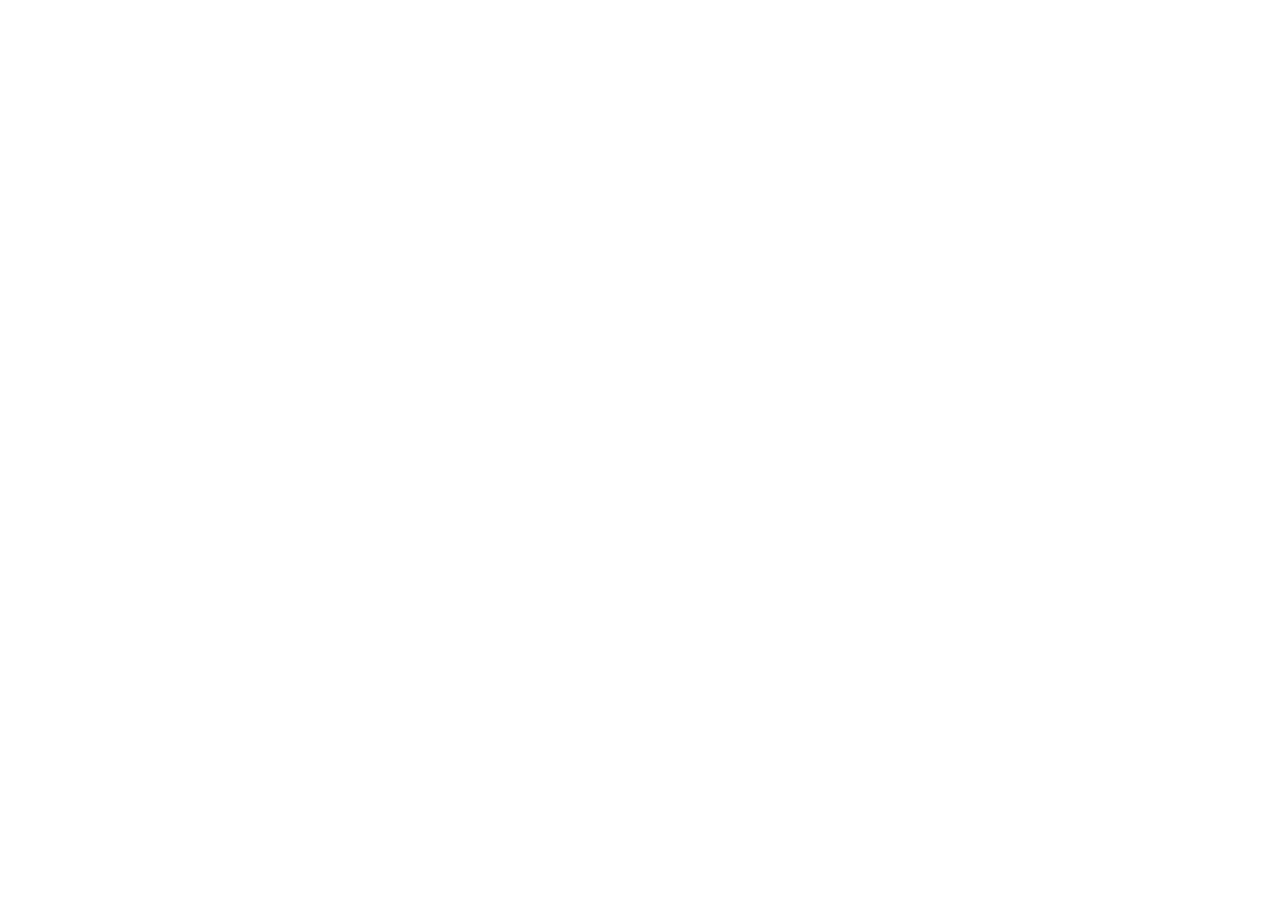
==== commit 8e0303d8: "временно убрали форму связи" ====
--- a/privacy.html
+++ b/privacy.html
@@ -1,4 +1,4 @@
-<!DOCTYPE html>
+<!-- <!DOCTYPE html>
 <html lang="ru">
 <head>
     <meta charset="UTF-8">
@@ -284,4 +284,4 @@
 
     <script src="js/privacy.js?v=1.0"></script>
 </body>
-</html>+</html> -->
